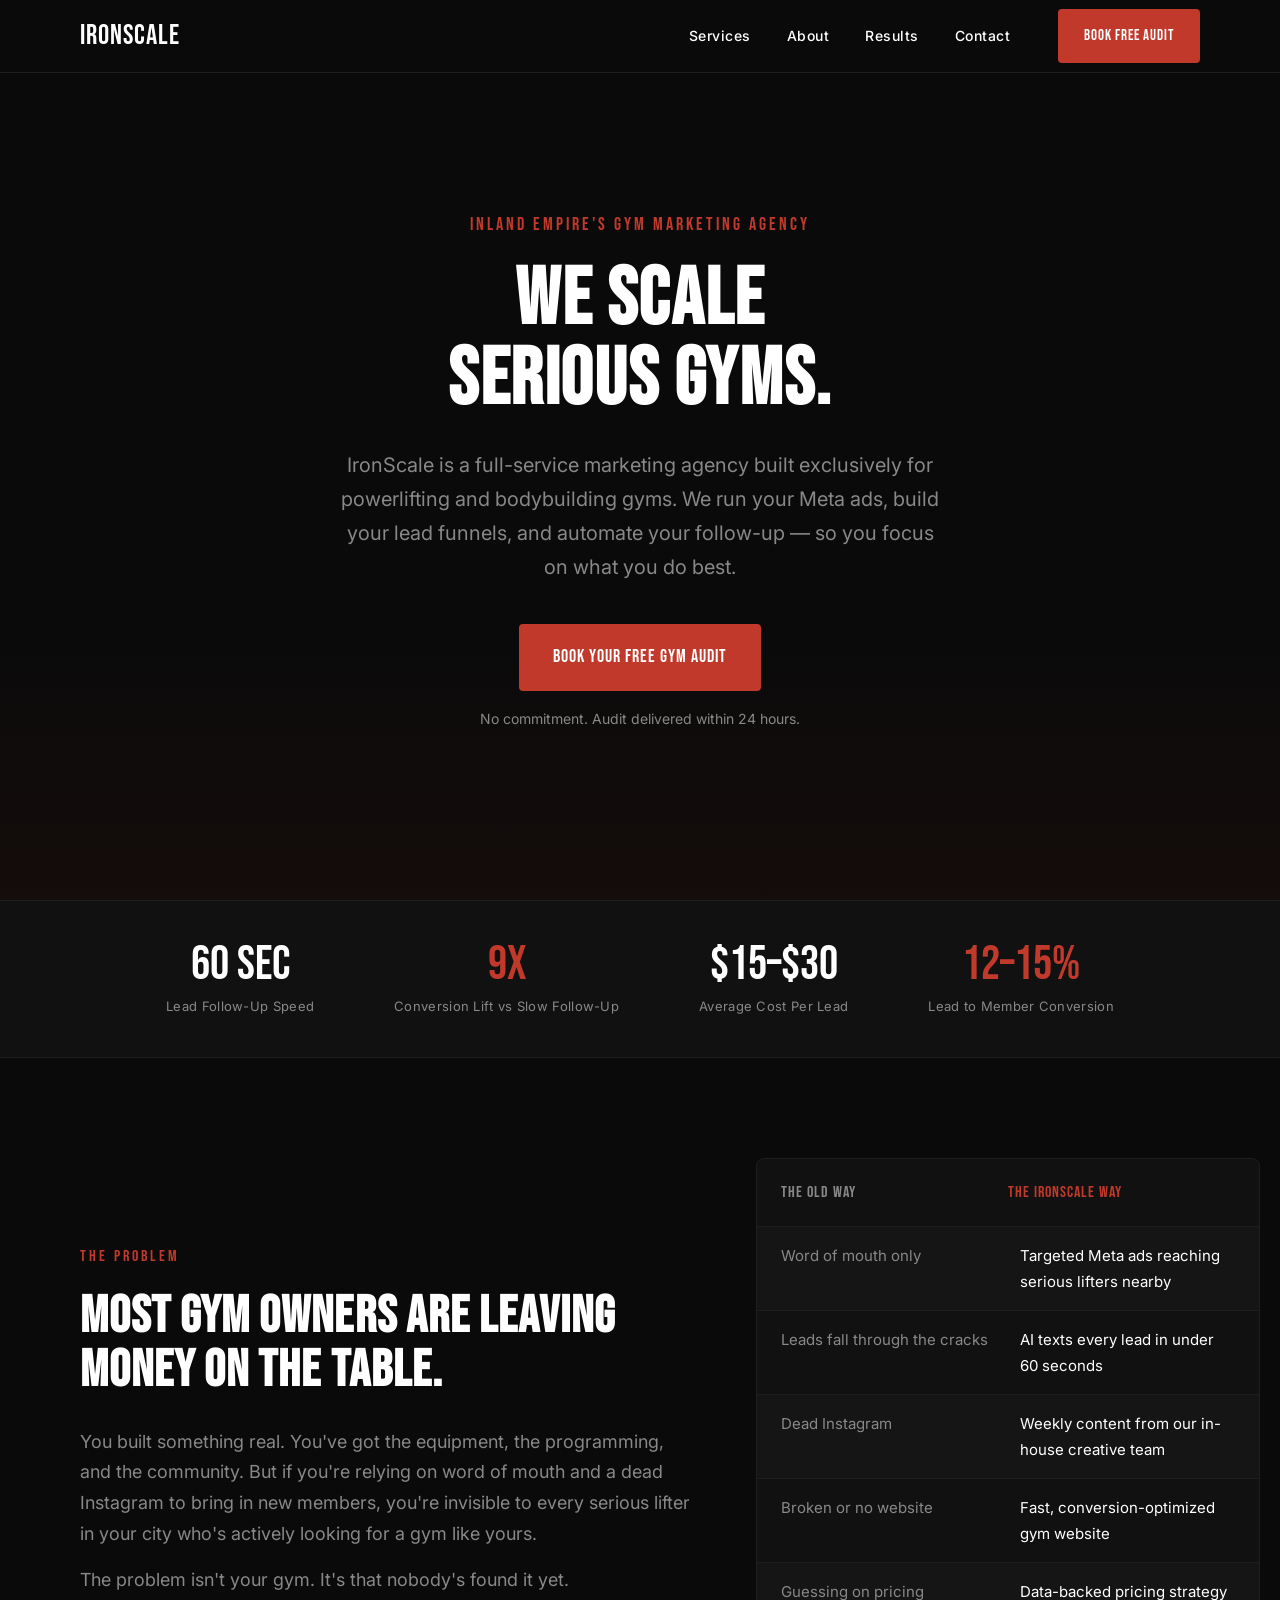
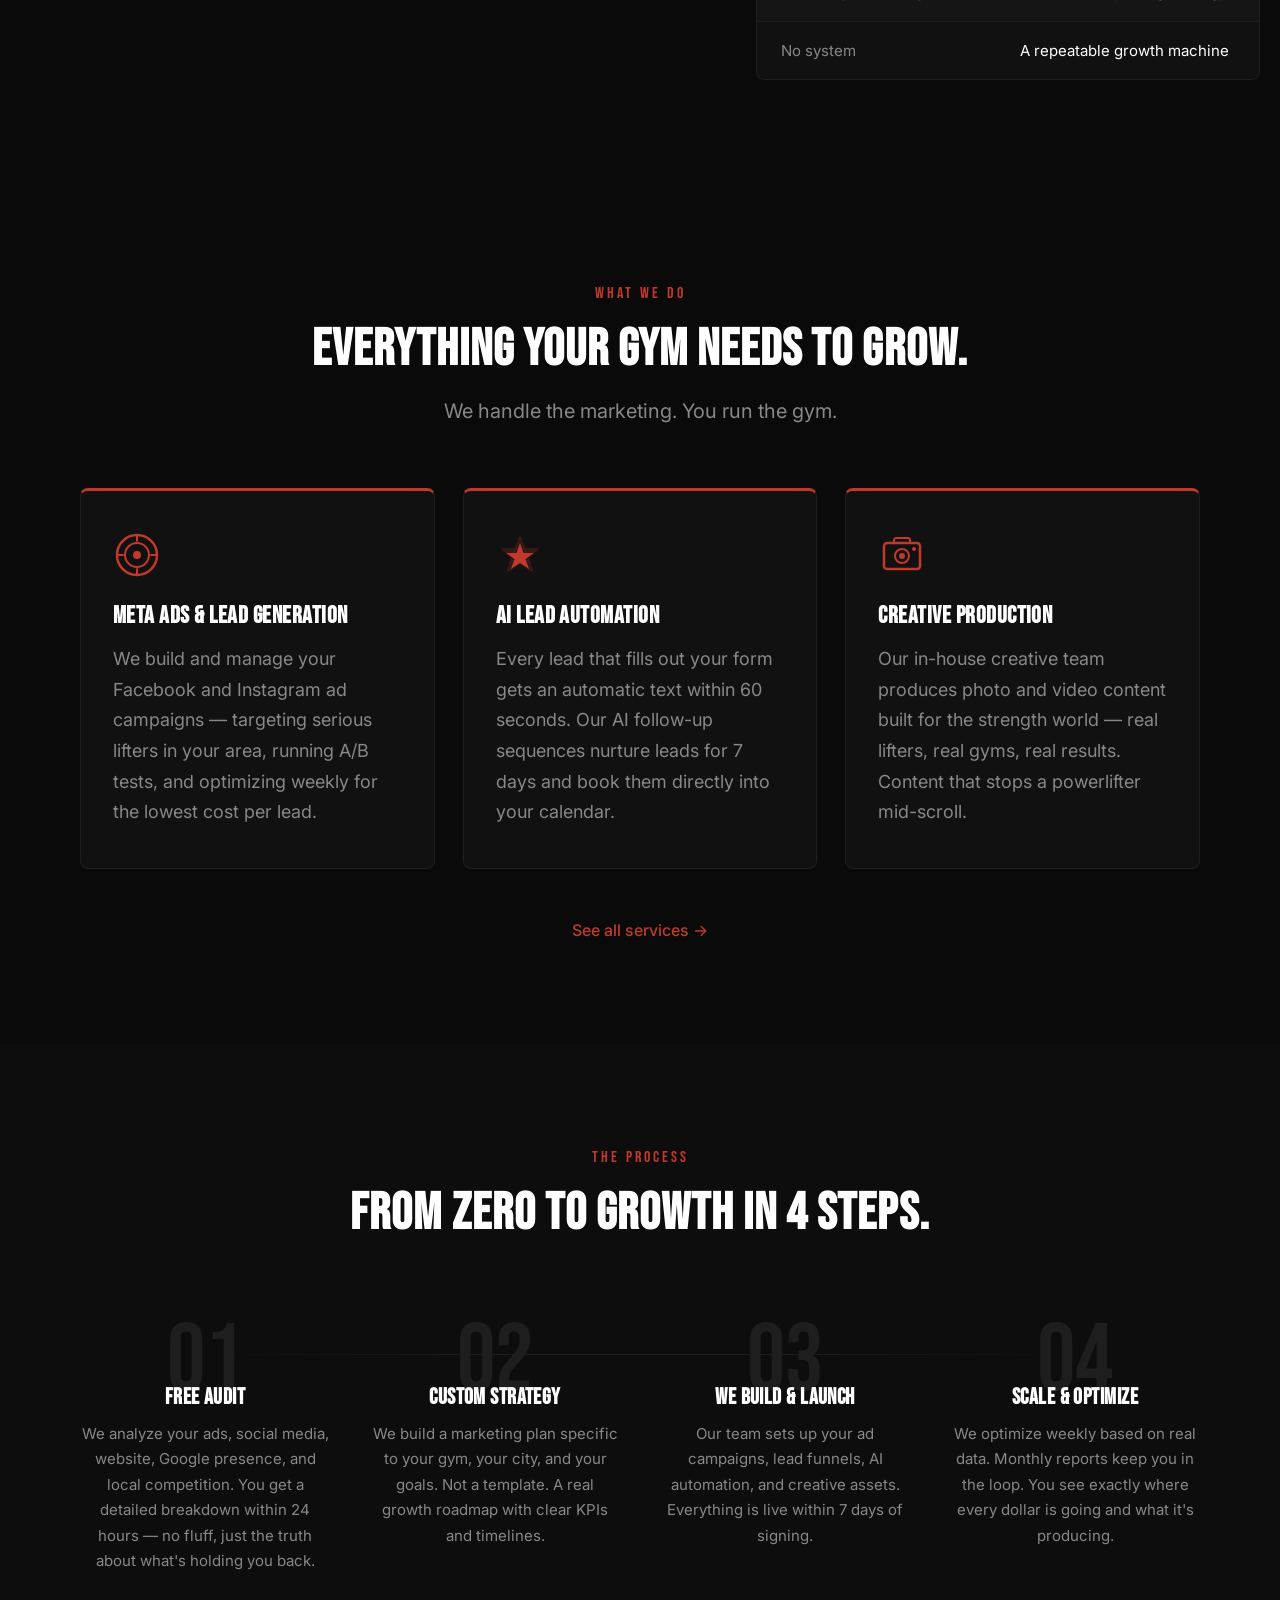
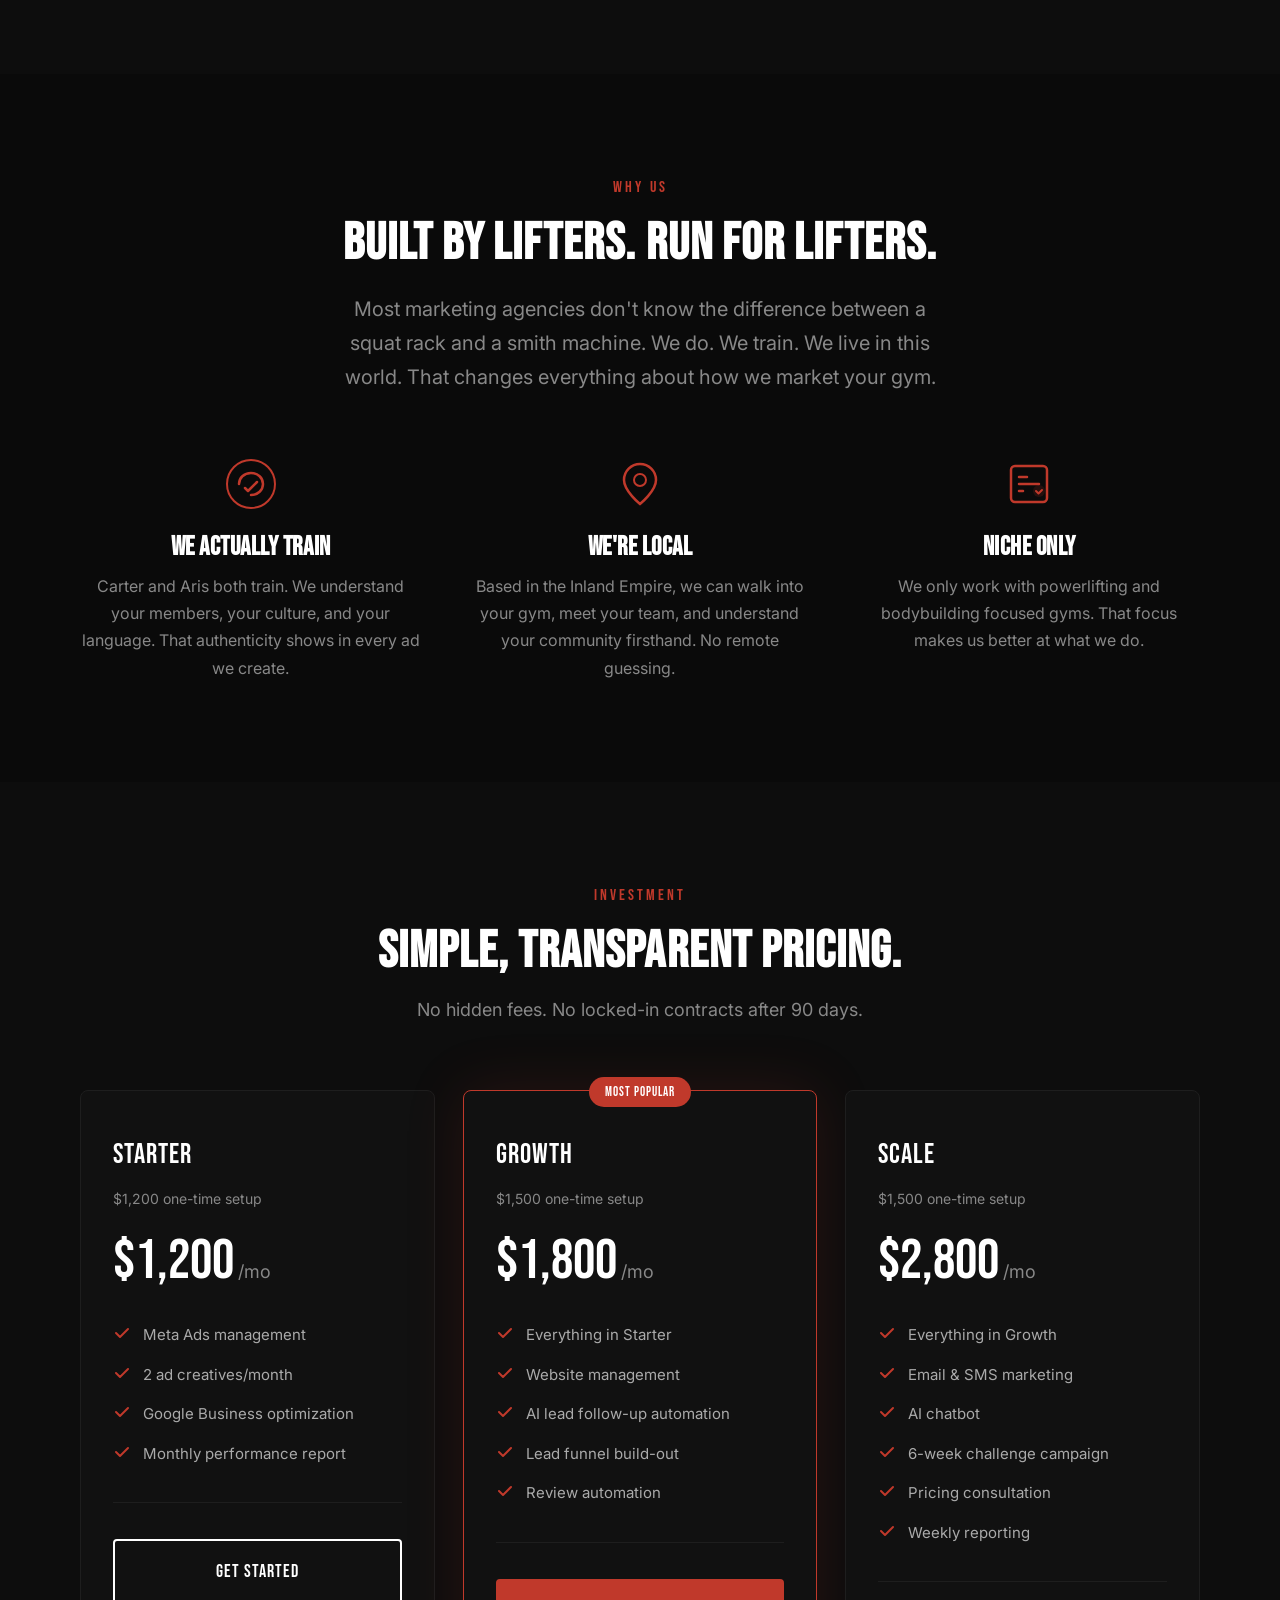
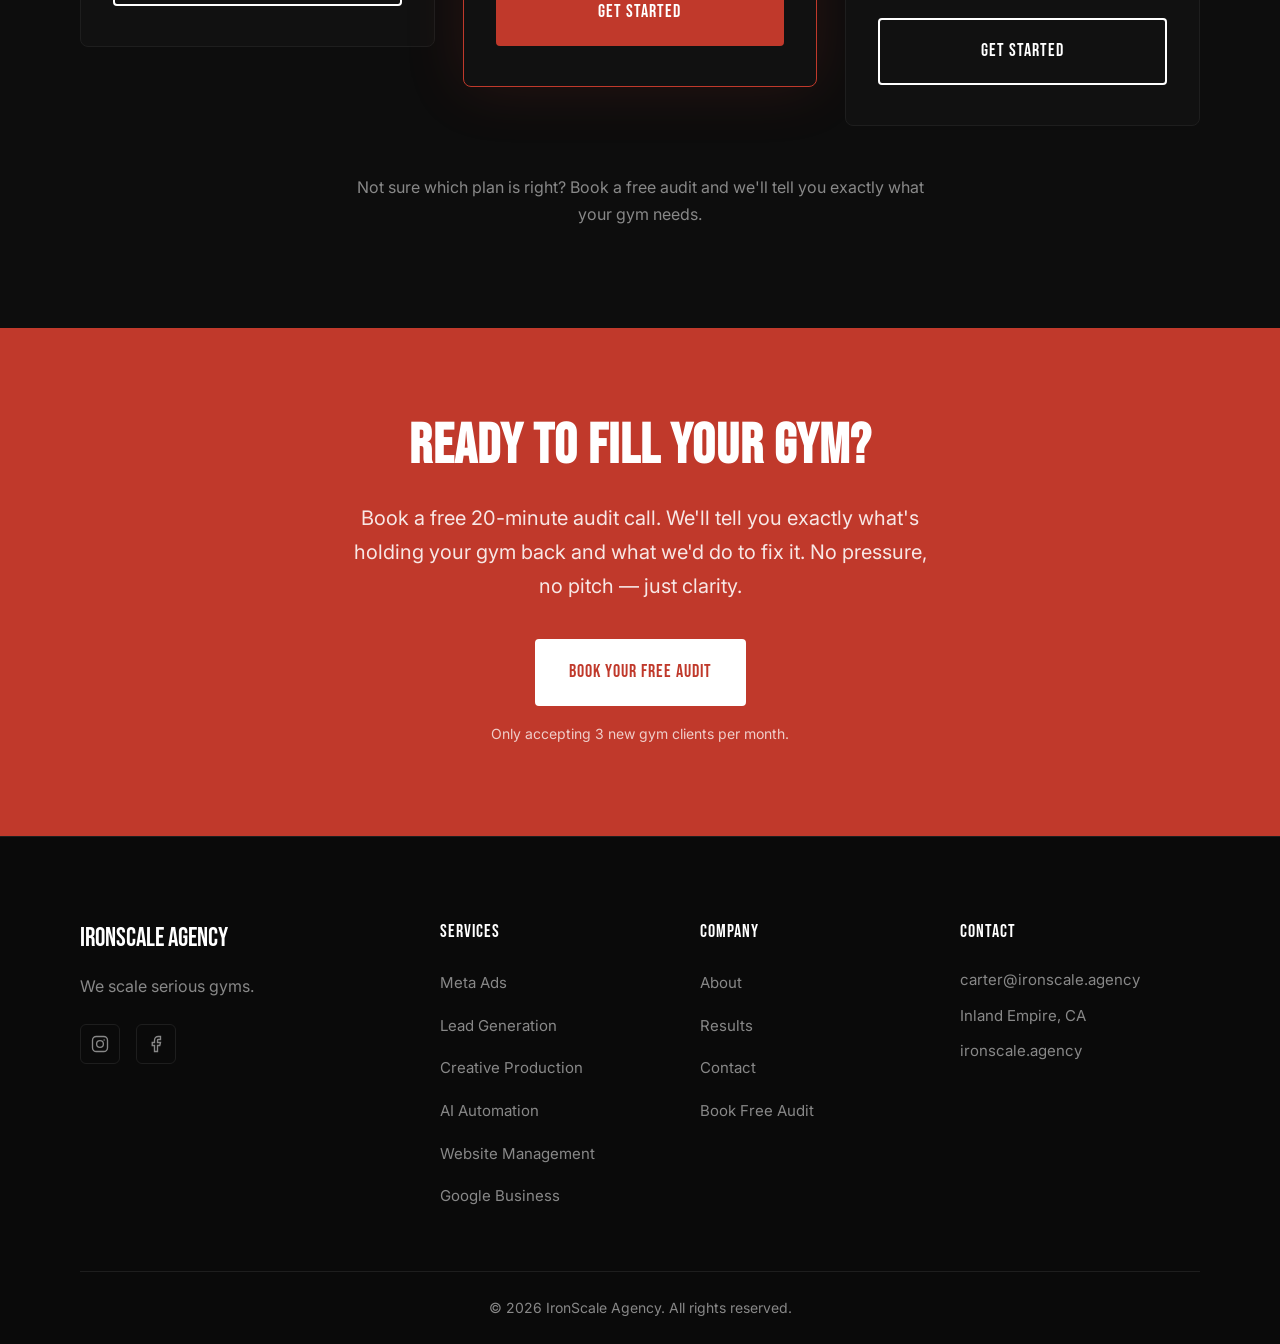
==== index.html @ a78d5ba4 "move to clean folder" ====
<!DOCTYPE html>
<html lang="en">
<head>
  <meta charset="UTF-8" />
  <meta name="viewport" content="width=device-width, initial-scale=1.0" />
  <title>IronScale Agency | Gym Marketing for Powerlifting & Bodybuilding Gyms</title>
  <meta name="description" content="IronScale Agency — Gym marketing agency for powerlifting and bodybuilding gyms in the Inland Empire. Meta ads, lead generation, AI automation, and creative production." />
  <link rel="stylesheet" href="styles.css" />
</head>
<body>

  <!-- ============ NAVBAR ============ -->
  <header class="navbar" role="banner">
    <div class="navbar__inner">
      <a href="index.html" class="navbar__logo">IRONSCALE</a>
      <nav class="navbar__links" aria-label="Primary navigation">
        <a href="services.html" class="navbar__link">Services</a>
        <a href="about.html" class="navbar__link">About</a>
        <a href="results.html" class="navbar__link">Results</a>
        <a href="contact.html" class="navbar__link">Contact</a>
        <a href="contact.html" class="btn btn--primary navbar__cta">Book Free Audit</a>
      </nav>
      <button class="navbar__hamburger" aria-label="Open menu" aria-expanded="false">
        <span></span><span></span><span></span>
      </button>
    </div>
  </header>

  <!-- Mobile Menu -->
  <div class="mobile-menu" role="dialog" aria-label="Mobile navigation">
    <button class="mobile-menu__close" aria-label="Close menu">&times;</button>
    <a href="services.html" class="mobile-menu__link">Services</a>
    <a href="about.html" class="mobile-menu__link">About</a>
    <a href="results.html" class="mobile-menu__link">Results</a>
    <a href="contact.html" class="mobile-menu__link">Contact</a>
    <a href="contact.html" class="btn btn--primary mobile-menu__cta">Book Free Audit</a>
  </div>

  <main>

    <!-- ============ SECTION 1: HERO ============ -->
    <section class="hero">
      <div class="hero__content">
        <span class="hero__eyebrow">Inland Empire's Gym Marketing Agency</span>
        <h1 class="hero__title">WE SCALE<br>SERIOUS GYMS.</h1>
        <p class="hero__sub">IronScale is a full-service marketing agency built exclusively for powerlifting and bodybuilding gyms. We run your Meta ads, build your lead funnels, and automate your follow-up — so you focus on what you do best.</p>
        <a href="contact.html" class="btn btn--primary">Book Your Free Gym Audit</a>
        <span class="hero__disclaimer">No commitment. Audit delivered within 24 hours.</span>
      </div>
    </section>

    <!-- ============ SECTION 2: STATS BAR ============ -->
    <section class="stats-bar" aria-label="Key statistics">
      <div class="container">
        <div class="stats-bar__grid">
          <div class="stat fade-in">
            <span class="stat__number">60 SEC</span>
            <p class="stat__label">Lead Follow-Up Speed</p>
          </div>
          <div class="stat fade-in">
            <span class="stat__number stat__number--red">9X</span>
            <p class="stat__label">Conversion Lift vs Slow Follow-Up</p>
          </div>
          <div class="stat fade-in">
            <span class="stat__number">$15–$30</span>
            <p class="stat__label">Average Cost Per Lead</p>
          </div>
          <div class="stat fade-in">
            <span class="stat__number stat__number--red">12–15%</span>
            <p class="stat__label">Lead to Member Conversion</p>
          </div>
        </div>
      </div>
    </section>

    <!-- ============ SECTION 3: THE PROBLEM ============ -->
    <section class="section" aria-labelledby="problem-heading">
      <div class="container">
        <div class="problem__grid">
          <div class="problem__content fade-in">
            <span class="eyebrow">The Problem</span>
            <h2 id="problem-heading">Most Gym Owners Are Leaving Money on the Table.</h2>
            <p>You built something real. You've got the equipment, the programming, and the community. But if you're relying on word of mouth and a dead Instagram to bring in new members, you're invisible to every serious lifter in your city who's actively looking for a gym like yours.</p>
            <p>The problem isn't your gym. It's that nobody's found it yet.</p>
          </div>
          <div class="fade-in">
            <div class="comparison-card">
              <div class="comparison-card__header">
                <span>THE OLD WAY</span>
                <span>THE IRONSCALE WAY</span>
              </div>
              <div class="comparison-row">
                <span class="old">Word of mouth only</span>
                <span class="new">Targeted Meta ads reaching serious lifters nearby</span>
              </div>
              <div class="comparison-row">
                <span class="old">Leads fall through the cracks</span>
                <span class="new">AI texts every lead in under 60 seconds</span>
              </div>
              <div class="comparison-row">
                <span class="old">Dead Instagram</span>
                <span class="new">Weekly content from our in-house creative team</span>
              </div>
              <div class="comparison-row">
                <span class="old">Broken or no website</span>
                <span class="new">Fast, conversion-optimized gym website</span>
              </div>
              <div class="comparison-row">
                <span class="old">Guessing on pricing</span>
                <span class="new">Data-backed pricing strategy</span>
              </div>
              <div class="comparison-row">
                <span class="old">No system</span>
                <span class="new">A repeatable growth machine</span>
              </div>
            </div>
          </div>
        </div>
      </div>
    </section>

    <!-- ============ SECTION 4: SERVICES OVERVIEW ============ -->
    <section class="section services-overview" aria-labelledby="services-heading">
      <div class="container">
        <div class="services-overview__header fade-in">
          <span class="eyebrow">What We Do</span>
          <h2 id="services-heading">Everything Your Gym Needs to Grow.</h2>
          <p>We handle the marketing. You run the gym.</p>
        </div>

        <div class="service-cards">
          <!-- Card 1 -->
          <div class="service-card fade-in">
            <div class="service-card__icon">
              <svg viewBox="0 0 48 48" fill="none" xmlns="http://www.w3.org/2000/svg" aria-hidden="true">
                <circle cx="24" cy="24" r="20" stroke="#C0392B" stroke-width="2.5"/>
                <circle cx="24" cy="24" r="12" stroke="#C0392B" stroke-width="2"/>
                <circle cx="24" cy="24" r="4" fill="#C0392B"/>
                <line x1="24" y1="4" x2="24" y2="10" stroke="#C0392B" stroke-width="2" stroke-linecap="round"/>
                <line x1="24" y1="38" x2="24" y2="44" stroke="#C0392B" stroke-width="2" stroke-linecap="round"/>
                <line x1="4" y1="24" x2="10" y2="24" stroke="#C0392B" stroke-width="2" stroke-linecap="round"/>
                <line x1="38" y1="24" x2="44" y2="24" stroke="#C0392B" stroke-width="2" stroke-linecap="round"/>
              </svg>
            </div>
            <h3>Meta Ads &amp; Lead Generation</h3>
            <p>We build and manage your Facebook and Instagram ad campaigns — targeting serious lifters in your area, running A/B tests, and optimizing weekly for the lowest cost per lead.</p>
          </div>

          <!-- Card 2 -->
          <div class="service-card fade-in">
            <div class="service-card__icon">
              <svg viewBox="0 0 48 48" fill="none" xmlns="http://www.w3.org/2000/svg" aria-hidden="true">
                <path d="M24 6L29 18H42L32 26L36 40L24 32L12 40L16 26L6 18H19L24 6Z" fill="#C0392B" opacity="0.2" stroke="#C0392B" stroke-width="2" stroke-linejoin="round"/>
                <path d="M24 12L27.5 22H38L29.5 28L33 38L24 32L15 38L18.5 28L10 22H20.5L24 12Z" fill="#C0392B"/>
              </svg>
            </div>
            <h3>AI Lead Automation</h3>
            <p>Every lead that fills out your form gets an automatic text within 60 seconds. Our AI follow-up sequences nurture leads for 7 days and book them directly into your calendar.</p>
          </div>

          <!-- Card 3 -->
          <div class="service-card fade-in">
            <div class="service-card__icon">
              <svg viewBox="0 0 48 48" fill="none" xmlns="http://www.w3.org/2000/svg" aria-hidden="true">
                <rect x="6" y="12" width="36" height="26" rx="3" stroke="#C0392B" stroke-width="2.5"/>
                <circle cx="24" cy="25" r="7" stroke="#C0392B" stroke-width="2"/>
                <circle cx="24" cy="25" r="3" fill="#C0392B"/>
                <path d="M16 12V9C16 7.9 16.9 7 18 7H30C31.1 7 32 7.9 32 9V12" stroke="#C0392B" stroke-width="2"/>
                <circle cx="36" cy="18" r="2" fill="#C0392B"/>
              </svg>
            </div>
            <h3>Creative Production</h3>
            <p>Our in-house creative team produces photo and video content built for the strength world — real lifters, real gyms, real results. Content that stops a powerlifter mid-scroll.</p>
          </div>
        </div>

        <a href="services.html" class="services-overview__link">See all services &rarr;</a>
      </div>
    </section>

    <!-- ============ SECTION 5: HOW IT WORKS ============ -->
    <section class="section process section--alt" aria-labelledby="process-heading">
      <div class="container">
        <div class="process__header fade-in">
          <span class="eyebrow">The Process</span>
          <h2 id="process-heading">From Zero to Growth in 4 Steps.</h2>
        </div>

        <div class="process__steps">
          <div class="step fade-in">
            <div class="step__number">01</div>
            <div class="step__content">
              <h3>Free Audit</h3>
              <p>We analyze your ads, social media, website, Google presence, and local competition. You get a detailed breakdown within 24 hours — no fluff, just the truth about what's holding you back.</p>
            </div>
          </div>
          <div class="step fade-in">
            <div class="step__number">02</div>
            <div class="step__content">
              <h3>Custom Strategy</h3>
              <p>We build a marketing plan specific to your gym, your city, and your goals. Not a template. A real growth roadmap with clear KPIs and timelines.</p>
            </div>
          </div>
          <div class="step fade-in">
            <div class="step__number">03</div>
            <div class="step__content">
              <h3>We Build &amp; Launch</h3>
              <p>Our team sets up your ad campaigns, lead funnels, AI automation, and creative assets. Everything is live within 7 days of signing.</p>
            </div>
          </div>
          <div class="step fade-in">
            <div class="step__number">04</div>
            <div class="step__content">
              <h3>Scale &amp; Optimize</h3>
              <p>We optimize weekly based on real data. Monthly reports keep you in the loop. You see exactly where every dollar is going and what it's producing.</p>
            </div>
          </div>
        </div>
      </div>
    </section>

    <!-- ============ SECTION 6: WHY IRONSCALE ============ -->
    <section class="section" aria-labelledby="why-heading">
      <div class="container">
        <div class="why__header fade-in">
          <span class="eyebrow">Why Us</span>
          <h2 id="why-heading">Built by Lifters. Run for Lifters.</h2>
          <p class="max-600">Most marketing agencies don't know the difference between a squat rack and a smith machine. We do. We train. We live in this world. That changes everything about how we market your gym.</p>
        </div>

        <div class="why__cols">
          <div class="why-col fade-in">
            <div class="why-col__icon">
              <svg viewBox="0 0 52 52" fill="none" xmlns="http://www.w3.org/2000/svg" aria-hidden="true">
                <circle cx="26" cy="26" r="24" stroke="#C0392B" stroke-width="2"/>
                <path d="M14 26C14 20 19 15 26 15C33 15 38 20 38 26C38 32 33 37 26 37" stroke="#C0392B" stroke-width="2.5" stroke-linecap="round"/>
                <path d="M20 30L23 33L32 24" stroke="#C0392B" stroke-width="2.5" stroke-linecap="round" stroke-linejoin="round"/>
              </svg>
            </div>
            <h3>We Actually Train</h3>
            <p>Carter and Aris both train. We understand your members, your culture, and your language. That authenticity shows in every ad we create.</p>
          </div>
          <div class="why-col fade-in">
            <div class="why-col__icon">
              <svg viewBox="0 0 52 52" fill="none" xmlns="http://www.w3.org/2000/svg" aria-hidden="true">
                <path d="M26 6C17.2 6 10 13.2 10 22C10 33 26 46 26 46C26 46 42 33 42 22C42 13.2 34.8 6 26 6Z" stroke="#C0392B" stroke-width="2.5"/>
                <circle cx="26" cy="22" r="6" stroke="#C0392B" stroke-width="2"/>
              </svg>
            </div>
            <h3>We're Local</h3>
            <p>Based in the Inland Empire, we can walk into your gym, meet your team, and understand your community firsthand. No remote guessing.</p>
          </div>
          <div class="why-col fade-in">
            <div class="why-col__icon">
              <svg viewBox="0 0 52 52" fill="none" xmlns="http://www.w3.org/2000/svg" aria-hidden="true">
                <rect x="8" y="8" width="36" height="36" rx="4" stroke="#C0392B" stroke-width="2.5"/>
                <path d="M16 26H36" stroke="#C0392B" stroke-width="2.5" stroke-linecap="round"/>
                <path d="M16 19H24" stroke="#C0392B" stroke-width="2.5" stroke-linecap="round"/>
                <path d="M16 33H20" stroke="#C0392B" stroke-width="2.5" stroke-linecap="round"/>
                <circle cx="36" cy="33" r="6" fill="#C0392B" opacity="0.15"/>
                <path d="M33 33L35.5 35.5L39 32" stroke="#C0392B" stroke-width="2" stroke-linecap="round" stroke-linejoin="round"/>
              </svg>
            </div>
            <h3>Niche Only</h3>
            <p>We only work with powerlifting and bodybuilding focused gyms. That focus makes us better at what we do.</p>
          </div>
        </div>
      </div>
    </section>

    <!-- ============ SECTION 7: PRICING ============ -->
    <section class="section pricing section--alt" aria-labelledby="pricing-heading">
      <div class="container">
        <div class="pricing__header fade-in">
          <span class="eyebrow">Investment</span>
          <h2 id="pricing-heading">Simple, Transparent Pricing.</h2>
          <p>No hidden fees. No locked-in contracts after 90 days.</p>
        </div>

        <div class="pricing__cards">
          <!-- Starter -->
          <div class="pricing-card fade-in">
            <div class="pricing-card__title">STARTER</div>
            <p class="pricing-card__setup">$1,200 one-time setup</p>
            <div class="pricing-card__price">
              <span class="pricing-card__amount">$1,200</span>
              <span class="pricing-card__period">/mo</span>
            </div>
            <ul class="pricing-card__features">
              <li class="pricing-card__feature">
                <svg viewBox="0 0 18 18" fill="none" aria-hidden="true"><path d="M3 9L7 13L15 5" stroke="currentColor" stroke-width="2" stroke-linecap="round" stroke-linejoin="round"/></svg>
                Meta Ads management
              </li>
              <li class="pricing-card__feature">
                <svg viewBox="0 0 18 18" fill="none" aria-hidden="true"><path d="M3 9L7 13L15 5" stroke="currentColor" stroke-width="2" stroke-linecap="round" stroke-linejoin="round"/></svg>
                2 ad creatives/month
              </li>
              <li class="pricing-card__feature">
                <svg viewBox="0 0 18 18" fill="none" aria-hidden="true"><path d="M3 9L7 13L15 5" stroke="currentColor" stroke-width="2" stroke-linecap="round" stroke-linejoin="round"/></svg>
                Google Business optimization
              </li>
              <li class="pricing-card__feature">
                <svg viewBox="0 0 18 18" fill="none" aria-hidden="true"><path d="M3 9L7 13L15 5" stroke="currentColor" stroke-width="2" stroke-linecap="round" stroke-linejoin="round"/></svg>
                Monthly performance report
              </li>
            </ul>
            <a href="contact.html" class="btn btn--outline" style="width:100%;text-align:center;">Get Started</a>
          </div>

          <!-- Growth (Featured) -->
          <div class="pricing-card pricing-card--featured fade-in">
            <div class="pricing-card__badge">MOST POPULAR</div>
            <div class="pricing-card__title">GROWTH</div>
            <p class="pricing-card__setup">$1,500 one-time setup</p>
            <div class="pricing-card__price">
              <span class="pricing-card__amount">$1,800</span>
              <span class="pricing-card__period">/mo</span>
            </div>
            <ul class="pricing-card__features">
              <li class="pricing-card__feature">
                <svg viewBox="0 0 18 18" fill="none" aria-hidden="true"><path d="M3 9L7 13L15 5" stroke="currentColor" stroke-width="2" stroke-linecap="round" stroke-linejoin="round"/></svg>
                Everything in Starter
              </li>
              <li class="pricing-card__feature">
                <svg viewBox="0 0 18 18" fill="none" aria-hidden="true"><path d="M3 9L7 13L15 5" stroke="currentColor" stroke-width="2" stroke-linecap="round" stroke-linejoin="round"/></svg>
                Website management
              </li>
              <li class="pricing-card__feature">
                <svg viewBox="0 0 18 18" fill="none" aria-hidden="true"><path d="M3 9L7 13L15 5" stroke="currentColor" stroke-width="2" stroke-linecap="round" stroke-linejoin="round"/></svg>
                AI lead follow-up automation
              </li>
              <li class="pricing-card__feature">
                <svg viewBox="0 0 18 18" fill="none" aria-hidden="true"><path d="M3 9L7 13L15 5" stroke="currentColor" stroke-width="2" stroke-linecap="round" stroke-linejoin="round"/></svg>
                Lead funnel build-out
              </li>
              <li class="pricing-card__feature">
                <svg viewBox="0 0 18 18" fill="none" aria-hidden="true"><path d="M3 9L7 13L15 5" stroke="currentColor" stroke-width="2" stroke-linecap="round" stroke-linejoin="round"/></svg>
                Review automation
              </li>
            </ul>
            <a href="contact.html" class="btn btn--primary" style="width:100%;text-align:center;">Get Started</a>
          </div>

          <!-- Scale -->
          <div class="pricing-card fade-in">
            <div class="pricing-card__title">SCALE</div>
            <p class="pricing-card__setup">$1,500 one-time setup</p>
            <div class="pricing-card__price">
              <span class="pricing-card__amount">$2,800</span>
              <span class="pricing-card__period">/mo</span>
            </div>
            <ul class="pricing-card__features">
              <li class="pricing-card__feature">
                <svg viewBox="0 0 18 18" fill="none" aria-hidden="true"><path d="M3 9L7 13L15 5" stroke="currentColor" stroke-width="2" stroke-linecap="round" stroke-linejoin="round"/></svg>
                Everything in Growth
              </li>
              <li class="pricing-card__feature">
                <svg viewBox="0 0 18 18" fill="none" aria-hidden="true"><path d="M3 9L7 13L15 5" stroke="currentColor" stroke-width="2" stroke-linecap="round" stroke-linejoin="round"/></svg>
                Email &amp; SMS marketing
              </li>
              <li class="pricing-card__feature">
                <svg viewBox="0 0 18 18" fill="none" aria-hidden="true"><path d="M3 9L7 13L15 5" stroke="currentColor" stroke-width="2" stroke-linecap="round" stroke-linejoin="round"/></svg>
                AI chatbot
              </li>
              <li class="pricing-card__feature">
                <svg viewBox="0 0 18 18" fill="none" aria-hidden="true"><path d="M3 9L7 13L15 5" stroke="currentColor" stroke-width="2" stroke-linecap="round" stroke-linejoin="round"/></svg>
                6-week challenge campaign
              </li>
              <li class="pricing-card__feature">
                <svg viewBox="0 0 18 18" fill="none" aria-hidden="true"><path d="M3 9L7 13L15 5" stroke="currentColor" stroke-width="2" stroke-linecap="round" stroke-linejoin="round"/></svg>
                Pricing consultation
              </li>
              <li class="pricing-card__feature">
                <svg viewBox="0 0 18 18" fill="none" aria-hidden="true"><path d="M3 9L7 13L15 5" stroke="currentColor" stroke-width="2" stroke-linecap="round" stroke-linejoin="round"/></svg>
                Weekly reporting
              </li>
            </ul>
            <a href="contact.html" class="btn btn--outline" style="width:100%;text-align:center;">Get Started</a>
          </div>
        </div>

        <p class="pricing__note">Not sure which plan is right? Book a free audit and we'll tell you exactly what your gym needs.</p>
      </div>
    </section>

    <!-- ============ SECTION 8: CTA BANNER ============ -->
    <section class="cta-banner" aria-labelledby="cta-heading">
      <div class="container">
        <h2 id="cta-heading">Ready to Fill Your Gym?</h2>
        <p>Book a free 20-minute audit call. We'll tell you exactly what's holding your gym back and what we'd do to fix it. No pressure, no pitch — just clarity.</p>
        <a href="contact.html" class="btn btn--dark">Book Your Free Audit</a>
        <span class="cta-banner__disclaimer">Only accepting 3 new gym clients per month.</span>
      </div>
    </section>

  </main>

  <!-- ============ FOOTER ============ -->
  <footer class="footer" role="contentinfo">
    <div class="container">
      <div class="footer__grid">
        <!-- Col 1 -->
        <div>
          <span class="footer__brand-name">IRONSCALE AGENCY</span>
          <p class="footer__tagline">We scale serious gyms.</p>
          <div class="footer__social">
            <a href="#" class="footer__social-link" aria-label="Instagram">
              <svg viewBox="0 0 24 24" fill="none" stroke="currentColor" stroke-width="1.8" aria-hidden="true">
                <rect x="2" y="2" width="20" height="20" rx="5" ry="5"/>
                <circle cx="12" cy="12" r="4.5"/>
                <circle cx="17.5" cy="6.5" r="1" fill="currentColor" stroke="none"/>
              </svg>
            </a>
            <a href="#" class="footer__social-link" aria-label="Facebook">
              <svg viewBox="0 0 24 24" fill="none" stroke="currentColor" stroke-width="1.8" aria-hidden="true">
                <path d="M18 2h-3a5 5 0 0 0-5 5v3H7v4h3v8h4v-8h3l1-4h-4V7a1 1 0 0 1 1-1h3z"/>
              </svg>
            </a>
          </div>
        </div>
        <!-- Col 2 -->
        <div>
          <p class="footer__col-title">Services</p>
          <ul class="footer__links">
            <li><a href="services.html" class="footer__link">Meta Ads</a></li>
            <li><a href="services.html" class="footer__link">Lead Generation</a></li>
            <li><a href="services.html" class="footer__link">Creative Production</a></li>
            <li><a href="services.html" class="footer__link">AI Automation</a></li>
            <li><a href="services.html" class="footer__link">Website Management</a></li>
            <li><a href="services.html" class="footer__link">Google Business</a></li>
          </ul>
        </div>
        <!-- Col 3 -->
        <div>
          <p class="footer__col-title">Company</p>
          <ul class="footer__links">
            <li><a href="about.html" class="footer__link">About</a></li>
            <li><a href="results.html" class="footer__link">Results</a></li>
            <li><a href="contact.html" class="footer__link">Contact</a></li>
            <li><a href="contact.html" class="footer__link">Book Free Audit</a></li>
          </ul>
        </div>
        <!-- Col 4 -->
        <div>
          <p class="footer__col-title">Contact</p>
          <p class="footer__contact-item"><a href="mailto:carter@ironscale.agency">carter@ironscale.agency</a></p>
          <p class="footer__contact-item">Inland Empire, CA</p>
          <p class="footer__contact-item"><a href="#">ironscale.agency</a></p>
        </div>
      </div>
      <div class="footer__bottom">
        <p class="footer__copyright">&copy; 2026 IronScale Agency. All rights reserved.</p>
      </div>
    </div>
  </footer>

  <script src="script.js"></script>
</body>
</html>
---- styles.css ----
/* ============================================
   IRONSCALE AGENCY — SHARED STYLESHEET
   ============================================ */

/* --- Google Fonts Import --- */
@import url('https://fonts.googleapis.com/css2?family=Bebas+Neue&family=Inter:wght@300;400;500;600;700&display=swap');

/* --- CSS Custom Properties --- */
:root {
  --bg: #0A0A0A;
  --bg-alt: #0D0D0D;
  --surface: #111111;
  --border: #1E1E1E;
  --accent: #C0392B;
  --accent-hover: #A93226;
  --white: #FFFFFF;
  --gray: #888888;
  --gray-light: #AAAAAA;

  --font-heading: 'Bebas Neue', sans-serif;
  --font-body: 'Inter', sans-serif;

  --container: 1200px;
  --section-pad: 100px 0;
  --radius: 8px;

  --transition: 0.3s ease;
}

/* ============================================
   RESET & BASE
   ============================================ */
*, *::before, *::after {
  box-sizing: border-box;
  margin: 0;
  padding: 0;
}

html {
  scroll-behavior: smooth;
}

body {
  background-color: var(--bg);
  color: var(--white);
  font-family: var(--font-body);
  font-size: 18px;
  line-height: 1.7;
  -webkit-font-smoothing: antialiased;
  -moz-osx-font-smoothing: grayscale;
}

img {
  max-width: 100%;
  display: block;
}

a {
  color: inherit;
  text-decoration: none;
}

ul {
  list-style: none;
}

/* ============================================
   TYPOGRAPHY
   ============================================ */
h1, h2, h3, h4 {
  font-family: var(--font-heading);
  letter-spacing: 0.02em;
  line-height: 1.05;
}

h1 {
  font-size: 80px;
}

h2 {
  font-size: 52px;
}

h3 {
  font-size: 28px;
}

p {
  color: var(--gray);
  font-size: 18px;
  line-height: 1.7;
}

.eyebrow {
  font-family: var(--font-heading);
  font-size: 16px;
  letter-spacing: 3px;
  color: var(--accent);
  display: block;
  margin-bottom: 16px;
  text-transform: uppercase;
}

/* ============================================
   LAYOUT UTILITIES
   ============================================ */
.container {
  max-width: var(--container);
  margin: 0 auto;
  padding: 0 40px;
}

.section {
  padding: var(--section-pad);
}

.section--alt {
  background-color: var(--bg-alt);
}

.section--surface {
  background-color: var(--surface);
}

.text-center {
  text-align: center;
}

.text-red {
  color: var(--accent);
}

.text-gray {
  color: var(--gray);
}

.text-white {
  color: var(--white);
}

.max-600 {
  max-width: 600px;
  margin-left: auto;
  margin-right: auto;
}

/* ============================================
   BUTTONS
   ============================================ */
.btn {
  display: inline-block;
  font-family: var(--font-heading);
  font-size: 18px;
  letter-spacing: 1px;
  text-transform: uppercase;
  padding: 16px 32px;
  border-radius: 4px;
  border: 2px solid transparent;
  cursor: pointer;
  transition: background-color var(--transition), color var(--transition), border-color var(--transition);
  white-space: nowrap;
}

.btn--primary {
  background-color: var(--accent);
  color: var(--white);
  border-color: var(--accent);
}

.btn--primary:hover {
  background-color: var(--accent-hover);
  border-color: var(--accent-hover);
}

.btn--outline {
  background-color: transparent;
  color: var(--white);
  border-color: var(--white);
}

.btn--outline:hover {
  background-color: var(--white);
  color: var(--bg);
}

.btn--outline-red {
  background-color: transparent;
  color: var(--accent);
  border-color: var(--accent);
}

.btn--outline-red:hover {
  background-color: var(--accent);
  color: var(--white);
}

.btn--dark {
  background-color: var(--white);
  color: var(--accent);
  border-color: var(--white);
}

.btn--dark:hover {
  background-color: transparent;
  color: var(--white);
  border-color: var(--white);
}

/* ============================================
   NAVIGATION
   ============================================ */
.navbar {
  position: fixed;
  top: 0;
  left: 0;
  right: 0;
  z-index: 1000;
  background-color: var(--bg);
  border-bottom: 1px solid var(--border);
  transition: background-color var(--transition), box-shadow var(--transition);
}

.navbar.scrolled {
  background-color: rgba(10, 10, 10, 0.97);
  box-shadow: 0 4px 30px rgba(0, 0, 0, 0.4);
}

.navbar__inner {
  display: flex;
  align-items: center;
  justify-content: space-between;
  height: 72px;
  padding: 0 40px;
  max-width: var(--container);
  margin: 0 auto;
}

.navbar__logo {
  font-family: var(--font-heading);
  font-size: 28px;
  color: var(--white);
  letter-spacing: 1px;
  flex-shrink: 0;
}

.navbar__logo:hover {
  color: var(--accent);
}

.navbar__links {
  display: flex;
  align-items: center;
  gap: 36px;
}

.navbar__link {
  font-family: var(--font-body);
  font-size: 14px;
  font-weight: 500;
  color: var(--white);
  letter-spacing: 0.5px;
  transition: color var(--transition);
  position: relative;
}

.navbar__link:hover {
  color: var(--accent);
}

.navbar__link.active {
  color: var(--accent);
}

.navbar__link.active::after {
  content: '';
  position: absolute;
  bottom: -4px;
  left: 0;
  right: 0;
  height: 2px;
  background-color: var(--accent);
  border-radius: 1px;
}

.navbar__cta {
  margin-left: 12px;
  font-size: 15px;
  padding: 12px 24px;
}

.navbar__hamburger {
  display: none;
  flex-direction: column;
  gap: 5px;
  background: none;
  border: none;
  cursor: pointer;
  padding: 4px;
}

.navbar__hamburger span {
  display: block;
  width: 24px;
  height: 2px;
  background-color: var(--white);
  border-radius: 2px;
  transition: transform var(--transition), opacity var(--transition);
}

.navbar__hamburger.open span:nth-child(1) {
  transform: translateY(7px) rotate(45deg);
}

.navbar__hamburger.open span:nth-child(2) {
  opacity: 0;
}

.navbar__hamburger.open span:nth-child(3) {
  transform: translateY(-7px) rotate(-45deg);
}

/* Mobile Menu */
.mobile-menu {
  display: none;
  position: fixed;
  inset: 0;
  z-index: 999;
  background-color: rgba(10, 10, 10, 0.98);
  flex-direction: column;
  align-items: center;
  justify-content: center;
  gap: 40px;
}

.mobile-menu.open {
  display: flex;
}

.mobile-menu__link {
  font-family: var(--font-heading);
  font-size: 48px;
  color: var(--white);
  letter-spacing: 2px;
  transition: color var(--transition);
}

.mobile-menu__link:hover,
.mobile-menu__link.active {
  color: var(--accent);
}

.mobile-menu__cta {
  margin-top: 8px;
}

.mobile-menu__close {
  position: absolute;
  top: 24px;
  right: 40px;
  background: none;
  border: none;
  color: var(--white);
  font-size: 32px;
  cursor: pointer;
  line-height: 1;
}

/* ============================================
   FOOTER
   ============================================ */
.footer {
  background-color: var(--bg);
  border-top: 1px solid var(--border);
  padding: 80px 0 0;
}

.footer__grid {
  display: grid;
  grid-template-columns: 1.5fr 1fr 1fr 1.2fr;
  gap: 60px;
  padding-bottom: 60px;
}

.footer__brand-name {
  font-family: var(--font-heading);
  font-size: 26px;
  color: var(--white);
  margin-bottom: 12px;
  display: block;
}

.footer__tagline {
  color: var(--gray);
  font-size: 16px;
  margin-bottom: 24px;
}

.footer__social {
  display: flex;
  gap: 16px;
}

.footer__social-link {
  display: flex;
  align-items: center;
  justify-content: center;
  width: 40px;
  height: 40px;
  border: 1px solid var(--border);
  border-radius: 6px;
  color: var(--gray);
  transition: border-color var(--transition), color var(--transition);
}

.footer__social-link:hover {
  border-color: var(--accent);
  color: var(--accent);
}

.footer__social-link svg {
  width: 18px;
  height: 18px;
}

.footer__col-title {
  font-family: var(--font-heading);
  font-size: 18px;
  color: var(--white);
  letter-spacing: 1px;
  margin-bottom: 20px;
}

.footer__links {
  display: flex;
  flex-direction: column;
  gap: 12px;
}

.footer__link {
  font-size: 15px;
  color: var(--gray);
  transition: color var(--transition);
}

.footer__link:hover {
  color: var(--white);
}

.footer__contact-item {
  font-size: 15px;
  color: var(--gray);
  margin-bottom: 10px;
}

.footer__contact-item a {
  color: var(--gray);
  transition: color var(--transition);
}

.footer__contact-item a:hover {
  color: var(--accent);
}

.footer__bottom {
  border-top: 1px solid var(--border);
  padding: 24px 0;
  display: flex;
  align-items: center;
  justify-content: center;
}

.footer__copyright {
  font-size: 14px;
  color: var(--gray);
}

/* ============================================
   HERO — SHARED INNER PAGES
   ============================================ */
.page-hero {
  padding: 160px 0 100px;
  text-align: center;
  background-color: var(--bg);
}

.page-hero h1 {
  color: var(--white);
  margin-bottom: 24px;
}

.page-hero p {
  font-size: 20px;
  max-width: 640px;
  margin: 0 auto;
}

/* ============================================
   HOME — HERO SECTION
   ============================================ */
.hero {
  min-height: 100vh;
  display: flex;
  align-items: center;
  justify-content: center;
  text-align: center;
  position: relative;
  background: linear-gradient(to bottom, var(--bg) 70%, rgba(192, 57, 43, 0.06) 100%);
  padding: 120px 40px 80px;
}

.hero__eyebrow {
  font-family: var(--font-heading);
  font-size: 18px;
  letter-spacing: 3px;
  color: var(--accent);
  display: block;
  margin-bottom: 20px;
}

.hero__title {
  color: var(--white);
  font-size: 80px;
  margin-bottom: 28px;
  line-height: 1;
}

.hero__sub {
  font-size: 20px;
  color: var(--gray);
  max-width: 600px;
  margin: 0 auto 40px;
  line-height: 1.7;
}

.hero__disclaimer {
  display: block;
  margin-top: 16px;
  font-size: 14px;
  color: var(--gray);
}

/* ============================================
   HOME — STATS BAR
   ============================================ */
.stats-bar {
  background-color: var(--surface);
  border-top: 1px solid var(--border);
  border-bottom: 1px solid var(--border);
  padding: 40px 0;
}

.stats-bar__grid {
  display: flex;
  justify-content: center;
  gap: 80px;
  flex-wrap: wrap;
}

.stat {
  text-align: center;
}

.stat__number {
  font-family: var(--font-heading);
  font-size: 48px;
  line-height: 1;
  color: var(--white);
  display: block;
}

.stat__number--red {
  color: var(--accent);
}

.stat__label {
  font-size: 13px;
  color: var(--gray);
  font-family: var(--font-body);
  margin-top: 6px;
  letter-spacing: 0.3px;
}

/* ============================================
   HOME — THE PROBLEM
   ============================================ */
.problem__grid {
  display: grid;
  grid-template-columns: 55% 45%;
  gap: 60px;
  align-items: center;
}

.problem__content .eyebrow {
  margin-bottom: 20px;
}

.problem__content h2 {
  color: var(--white);
  margin-bottom: 28px;
}

.problem__content p + p {
  margin-top: 16px;
}

.comparison-card {
  background-color: var(--surface);
  border: 1px solid var(--border);
  border-radius: var(--radius);
  overflow: hidden;
}

.comparison-card__header {
  display: grid;
  grid-template-columns: 1fr 1fr;
  padding: 20px 24px;
  border-bottom: 1px solid var(--border);
}

.comparison-card__header span:first-child {
  font-family: var(--font-heading);
  font-size: 16px;
  letter-spacing: 1px;
  color: var(--gray);
}

.comparison-card__header span:last-child {
  font-family: var(--font-heading);
  font-size: 16px;
  letter-spacing: 1px;
  color: var(--accent);
}

.comparison-row {
  display: grid;
  grid-template-columns: 1fr 1fr;
  padding: 16px 24px;
  border-bottom: 1px solid var(--border);
  font-size: 15px;
  gap: 24px;
  transition: background-color var(--transition);
}

.comparison-row:last-child {
  border-bottom: none;
}

.comparison-row:nth-child(even) {
  background-color: rgba(255, 255, 255, 0.015);
}

.comparison-row .old {
  color: var(--gray);
}

.comparison-row .new {
  color: var(--white);
}

/* ============================================
   HOME — SERVICES OVERVIEW
   ============================================ */
.services-overview {
  background-color: var(--bg);
}

.services-overview__header {
  text-align: center;
  margin-bottom: 60px;
}

.services-overview__header h2 {
  color: var(--white);
  margin-bottom: 16px;
}

.services-overview__header p {
  font-size: 20px;
}

.service-cards {
  display: grid;
  grid-template-columns: repeat(3, 1fr);
  gap: 28px;
  margin-bottom: 48px;
}

.service-card {
  background-color: var(--surface);
  border: 1px solid var(--border);
  border-top: 3px solid var(--accent);
  border-radius: var(--radius);
  padding: 40px 32px;
  transition: transform var(--transition), box-shadow var(--transition);
}

.service-card:hover {
  transform: translateY(-4px);
  box-shadow: 0 16px 48px rgba(0, 0, 0, 0.4);
}

.service-card__icon {
  width: 48px;
  height: 48px;
  margin-bottom: 24px;
}

.service-card h3 {
  color: var(--white);
  margin-bottom: 16px;
  font-size: 24px;
}

.services-overview__link {
  display: block;
  text-align: center;
  color: var(--accent);
  font-size: 16px;
  font-weight: 500;
  transition: color var(--transition);
}

.services-overview__link:hover {
  color: var(--accent-hover);
}

/* ============================================
   HOME — HOW IT WORKS
   ============================================ */
.process {
  background-color: var(--bg-alt);
}

.process__header {
  text-align: center;
  margin-bottom: 72px;
}

.process__header h2 {
  color: var(--white);
  margin-bottom: 0;
}

.process__steps {
  display: grid;
  grid-template-columns: repeat(4, 1fr);
  gap: 40px;
  position: relative;
}

.process__steps::before {
  content: '';
  position: absolute;
  top: 40px;
  left: 12%;
  right: 12%;
  height: 1px;
  background: linear-gradient(to right, transparent, var(--border), var(--border), transparent);
  pointer-events: none;
}

.step {
  position: relative;
  text-align: center;
}

.step__number {
  font-family: var(--font-heading);
  font-size: 96px;
  color: var(--border);
  line-height: 1;
  margin-bottom: -24px;
  position: relative;
  z-index: 0;
}

.step__content {
  position: relative;
  z-index: 1;
}

.step h3 {
  color: var(--white);
  font-size: 22px;
  margin-bottom: 12px;
}

.step p {
  font-size: 15px;
}

/* ============================================
   HOME — WHY IRONSCALE
   ============================================ */
.why__header {
  text-align: center;
  margin-bottom: 64px;
}

.why__header h2 {
  color: var(--white);
  margin-bottom: 20px;
}

.why__header p {
  font-size: 20px;
}

.why__cols {
  display: grid;
  grid-template-columns: repeat(3, 1fr);
  gap: 48px;
}

.why-col {
  text-align: center;
}

.why-col__icon {
  width: 52px;
  height: 52px;
  margin: 0 auto 24px;
}

.why-col h3 {
  color: var(--white);
  font-size: 26px;
  margin-bottom: 12px;
}

.why-col p {
  font-size: 16px;
}

/* ============================================
   PRICING SECTION
   ============================================ */
.pricing {
  background-color: var(--bg-alt);
}

.pricing__header {
  text-align: center;
  margin-bottom: 64px;
}

.pricing__header h2 {
  color: var(--white);
  margin-bottom: 16px;
}

.pricing__cards {
  display: grid;
  grid-template-columns: repeat(3, 1fr);
  gap: 28px;
  align-items: start;
  margin-bottom: 48px;
}

.pricing-card {
  background-color: var(--surface);
  border: 1px solid var(--border);
  border-radius: var(--radius);
  padding: 40px 32px;
  position: relative;
}

.pricing-card--featured {
  border-color: var(--accent);
  transform: scale(1.03);
  box-shadow: 0 0 60px rgba(192, 57, 43, 0.15);
}

.pricing-card__badge {
  position: absolute;
  top: -14px;
  left: 50%;
  transform: translateX(-50%);
  background-color: var(--accent);
  color: var(--white);
  font-family: var(--font-heading);
  font-size: 13px;
  letter-spacing: 1px;
  padding: 4px 16px;
  border-radius: 20px;
  white-space: nowrap;
}

.pricing-card__title {
  font-family: var(--font-heading);
  font-size: 28px;
  color: var(--white);
  letter-spacing: 1px;
  margin-bottom: 8px;
}

.pricing-card__setup {
  font-size: 14px;
  color: var(--gray);
  margin-bottom: 24px;
}

.pricing-card__price {
  display: flex;
  align-items: baseline;
  gap: 4px;
  margin-bottom: 32px;
}

.pricing-card__amount {
  font-family: var(--font-heading);
  font-size: 56px;
  color: var(--white);
  line-height: 1;
}

.pricing-card__period {
  font-size: 18px;
  color: var(--gray);
}

.pricing-card__features {
  display: flex;
  flex-direction: column;
  gap: 14px;
  margin-bottom: 36px;
  padding-bottom: 36px;
  border-bottom: 1px solid var(--border);
}

.pricing-card__feature {
  display: flex;
  align-items: flex-start;
  gap: 12px;
  font-size: 15px;
  color: var(--gray-light);
}

.pricing-card__feature svg {
  flex-shrink: 0;
  width: 18px;
  height: 18px;
  color: var(--accent);
  margin-top: 2px;
}

.pricing__note {
  text-align: center;
  font-size: 16px;
  color: var(--gray);
  max-width: 580px;
  margin: 0 auto;
}

/* ============================================
   CTA BANNER
   ============================================ */
.cta-banner {
  background-color: var(--accent);
  padding: 90px 0;
  text-align: center;
}

.cta-banner h2 {
  color: var(--white);
  font-size: 56px;
  margin-bottom: 24px;
}

.cta-banner p {
  color: rgba(255, 255, 255, 0.88);
  font-size: 20px;
  max-width: 600px;
  margin: 0 auto 36px;
}

.cta-banner__disclaimer {
  display: block;
  margin-top: 16px;
  font-size: 14px;
  color: rgba(255, 255, 255, 0.75);
}

/* ============================================
   SERVICES PAGE — SERVICE SECTIONS
   ============================================ */
.service-section {
  padding: 90px 0;
  border-bottom: 1px solid var(--border);
}

.service-section:last-of-type {
  border-bottom: none;
}

.service-section__grid {
  display: grid;
  grid-template-columns: 1fr 1fr;
  gap: 80px;
  align-items: center;
}

.service-section__grid--reverse {
  direction: rtl;
}

.service-section__grid--reverse > * {
  direction: ltr;
}

.service-section h2 {
  color: var(--white);
  margin-bottom: 20px;
}

.service-section p {
  margin-bottom: 28px;
}

.service-section__list {
  display: flex;
  flex-direction: column;
  gap: 10px;
}

.service-section__item {
  display: flex;
  align-items: center;
  gap: 12px;
  font-size: 15px;
  color: var(--gray-light);
}

.service-section__item::before {
  content: '';
  width: 6px;
  height: 6px;
  background-color: var(--accent);
  border-radius: 50%;
  flex-shrink: 0;
}

.service-section__image {
  border-radius: var(--radius);
  overflow: hidden;
  border: 1px solid var(--border);
}

.placeholder-img {
  background: linear-gradient(135deg, #1a1a1a 0%, #0d0d0d 100%);
  aspect-ratio: 4/3;
  display: flex;
  align-items: center;
  justify-content: center;
  position: relative;
}

.placeholder-img::before {
  content: '';
  position: absolute;
  inset: 0;
  background: linear-gradient(135deg, rgba(192, 57, 43, 0.05) 0%, transparent 60%);
}

.placeholder-img span {
  font-family: var(--font-heading);
  font-size: 14px;
  letter-spacing: 2px;
  color: var(--gray);
  position: relative;
  z-index: 1;
}

/* ============================================
   ABOUT PAGE
   ============================================ */
.story__grid {
  display: grid;
  grid-template-columns: 1fr 1fr;
  gap: 80px;
  align-items: start;
}

.story__content h2 {
  color: var(--white);
  margin-bottom: 28px;
}

.story__content p + p {
  margin-top: 16px;
}

.story__image {
  position: relative;
  border-radius: var(--radius);
  overflow: hidden;
  border: 1px solid var(--border);
}

.team__header {
  text-align: center;
  margin-bottom: 64px;
}

.team__header h2 {
  color: var(--white);
}

.team__cards {
  display: grid;
  grid-template-columns: repeat(2, 1fr);
  gap: 40px;
  max-width: 800px;
  margin: 0 auto;
}

.team-card {
  background-color: var(--surface);
  border: 1px solid var(--border);
  border-radius: var(--radius);
  overflow: hidden;
  transition: transform var(--transition);
}

.team-card:hover {
  transform: translateY(-4px);
}

.team-card__photo {
  aspect-ratio: 3/2;
  background: linear-gradient(135deg, #1a1a1a 0%, #0d0d0d 100%);
  display: flex;
  align-items: center;
  justify-content: center;
  position: relative;
  border-bottom: 1px solid var(--border);
}

.team-card__photo::before {
  content: '';
  position: absolute;
  inset: 0;
  background: linear-gradient(180deg, transparent 50%, rgba(192, 57, 43, 0.08) 100%);
}

.team-card__photo-label {
  font-family: var(--font-heading);
  font-size: 20px;
  letter-spacing: 4px;
  color: var(--gray);
  position: relative;
  z-index: 1;
}

.team-card__info {
  padding: 28px 32px;
}

.team-card__name {
  font-family: var(--font-heading);
  font-size: 32px;
  color: var(--white);
  display: block;
  margin-bottom: 4px;
}

.team-card__role {
  font-size: 15px;
  color: var(--accent);
  margin-bottom: 16px;
  display: block;
  font-weight: 500;
}

.team-card__bio {
  font-size: 15px;
  color: var(--gray);
  line-height: 1.7;
}

.approach__header {
  text-align: center;
  margin-bottom: 64px;
}

.approach__header h2 {
  color: var(--white);
}

.approach__cols {
  display: grid;
  grid-template-columns: repeat(3, 1fr);
  gap: 40px;
}

.approach-col {
  background-color: var(--surface);
  border: 1px solid var(--border);
  border-top: 3px solid var(--accent);
  border-radius: var(--radius);
  padding: 36px 28px;
}

.approach-col h3 {
  color: var(--white);
  font-size: 24px;
  margin-bottom: 12px;
}

/* ============================================
   RESULTS PAGE
   ============================================ */
.result-stats {
  display: grid;
  grid-template-columns: repeat(4, 1fr);
  gap: 24px;
  margin-bottom: 80px;
}

.result-stat-card {
  background-color: var(--surface);
  border: 1px solid var(--border);
  border-top: 3px solid var(--accent);
  border-radius: var(--radius);
  padding: 36px 28px;
  text-align: center;
}

.result-stat-card__number {
  font-family: var(--font-heading);
  font-size: 48px;
  color: var(--accent);
  display: block;
  line-height: 1;
  margin-bottom: 8px;
}

.result-stat-card__label {
  font-size: 14px;
  color: var(--gray);
}

.case-study-placeholder {
  background-color: var(--surface);
  border: 1px solid var(--border);
  border-top: 3px solid var(--accent);
  border-radius: var(--radius);
  padding: 48px;
  text-align: center;
  max-width: 640px;
  margin: 0 auto;
}

.case-study-placeholder__label {
  font-family: var(--font-heading);
  font-size: 22px;
  color: var(--gray);
  letter-spacing: 2px;
  margin-bottom: 28px;
  display: block;
}

.case-study-placeholder__stats {
  display: flex;
  flex-direction: column;
  gap: 10px;
  margin-bottom: 28px;
}

.case-study-placeholder__stat {
  font-size: 16px;
  color: var(--white);
}

.badge {
  display: inline-block;
  background-color: var(--accent);
  color: var(--white);
  font-family: var(--font-heading);
  font-size: 13px;
  letter-spacing: 1px;
  padding: 6px 16px;
  border-radius: 4px;
}

.benchmark-table {
  width: 100%;
  border-collapse: collapse;
  margin-top: 0;
}

.benchmark-table th {
  font-family: var(--font-heading);
  font-size: 16px;
  letter-spacing: 1px;
  color: var(--gray);
  text-align: left;
  padding: 16px 24px;
  border-bottom: 1px solid var(--border);
  background-color: rgba(255,255,255,0.02);
}

.benchmark-table td {
  font-size: 16px;
  color: var(--gray-light);
  padding: 18px 24px;
  border-bottom: 1px solid var(--border);
}

.benchmark-table td:first-child {
  color: var(--white);
  font-weight: 500;
}

.benchmark-table tr:last-child td {
  border-bottom: none;
}

.benchmark-table tr:hover td {
  background-color: rgba(255,255,255,0.015);
}

.table-wrapper {
  background-color: var(--surface);
  border: 1px solid var(--border);
  border-radius: var(--radius);
  overflow: hidden;
}

/* ============================================
   CONTACT PAGE
   ============================================ */
.contact__grid {
  display: grid;
  grid-template-columns: 45% 55%;
  gap: 60px;
  align-items: start;
}

.contact__steps {
  display: flex;
  flex-direction: column;
  gap: 0;
  margin-top: 24px;
}

.contact__step {
  display: flex;
  gap: 20px;
  align-items: flex-start;
  padding-bottom: 28px;
  position: relative;
}

.contact__step:not(:last-child)::after {
  content: '';
  position: absolute;
  left: 19px;
  top: 36px;
  bottom: 0;
  width: 1px;
  background-color: var(--border);
}

.contact__step-num {
  flex-shrink: 0;
  width: 38px;
  height: 38px;
  background-color: var(--accent);
  border-radius: 50%;
  display: flex;
  align-items: center;
  justify-content: center;
  font-family: var(--font-heading);
  font-size: 18px;
  color: var(--white);
  line-height: 1;
}

.contact__step-text {
  font-size: 16px;
  color: var(--gray-light);
  padding-top: 6px;
  line-height: 1.6;
}

.contact-card {
  background-color: var(--surface);
  border: 1px solid var(--border);
  border-radius: var(--radius);
  padding: 40px;
}

.contact-card h3 {
  color: var(--white);
  font-size: 28px;
  margin-bottom: 28px;
}

.calendly-placeholder {
  background: linear-gradient(135deg, #151515 0%, #0d0d0d 100%);
  border: 1px dashed var(--border);
  border-radius: 6px;
  padding: 60px 40px;
  text-align: center;
}

.calendly-placeholder__label {
  font-family: var(--font-heading);
  font-size: 18px;
  letter-spacing: 2px;
  color: var(--gray);
  display: block;
  margin-bottom: 20px;
}

.calendly-placeholder__link {
  color: var(--accent);
  font-size: 15px;
  text-decoration: underline;
  text-underline-offset: 3px;
}

.calendly-placeholder__link:hover {
  color: var(--white);
}

.contact-info {
  padding: 80px 0;
  background-color: var(--bg-alt);
  border-top: 1px solid var(--border);
}

.contact-info__grid {
  display: grid;
  grid-template-columns: repeat(3, 1fr);
  gap: 40px;
  text-align: center;
}

.contact-info__item {
  display: flex;
  flex-direction: column;
  align-items: center;
  gap: 12px;
}

.contact-info__icon {
  width: 48px;
  height: 48px;
  background-color: var(--surface);
  border: 1px solid var(--border);
  border-radius: 50%;
  display: flex;
  align-items: center;
  justify-content: center;
  color: var(--accent);
}

.contact-info__icon svg {
  width: 22px;
  height: 22px;
}

.contact-info__label {
  font-family: var(--font-heading);
  font-size: 16px;
  letter-spacing: 1px;
  color: var(--white);
}

.contact-info__value {
  font-size: 15px;
  color: var(--gray);
}

.contact-info__value a {
  color: var(--accent);
  transition: color var(--transition);
}

.contact-info__value a:hover {
  color: var(--white);
}

/* ============================================
   SCROLL ANIMATIONS
   ============================================ */
.fade-in {
  opacity: 0;
  transform: translateY(24px);
  transition: opacity 0.7s ease, transform 0.7s ease;
}

.fade-in.visible {
  opacity: 1;
  transform: translateY(0);
}

/* ============================================
   RESPONSIVE — TABLET (max 1024px)
   ============================================ */
@media (max-width: 1024px) {
  h1 { font-size: 64px; }
  h2 { font-size: 44px; }

  .container { padding: 0 28px; }
  .navbar__inner { padding: 0 28px; }

  .process__steps { grid-template-columns: repeat(2, 1fr); }
  .process__steps::before { display: none; }

  .service-cards { grid-template-columns: repeat(2, 1fr); }

  .problem__grid { grid-template-columns: 1fr; }
  .problem__grid .comparison-card { max-width: 100%; }

  .story__grid { grid-template-columns: 1fr; }

  .result-stats { grid-template-columns: repeat(2, 1fr); }

  .pricing__cards { gap: 20px; }
  .pricing-card--featured { transform: none; }

  .footer__grid { grid-template-columns: 1fr 1fr; gap: 40px; }
}

/* ============================================
   RESPONSIVE — MOBILE (max 768px)
   ============================================ */
@media (max-width: 768px) {
  h1 { font-size: 48px; }
  h2 { font-size: 36px; }
  h3 { font-size: 24px; }
  p { font-size: 16px; }

  :root { --section-pad: 64px 0; }

  .container { padding: 0 20px; }
  .navbar__inner { padding: 0 20px; height: 64px; }

  .navbar__links { display: none; }
  .navbar__hamburger { display: flex; }

  .hero__title { font-size: 48px; }
  .hero__sub { font-size: 17px; }
  .hero { padding: 100px 20px 64px; }

  .stats-bar__grid { gap: 32px; }
  .stat__number { font-size: 36px; }

  .service-cards { grid-template-columns: 1fr; }

  .process__steps { grid-template-columns: 1fr; }

  .why__cols { grid-template-columns: 1fr; gap: 28px; }

  .pricing__cards { grid-template-columns: 1fr; gap: 24px; }
  .pricing-card--featured { transform: none; }

  .cta-banner h2 { font-size: 40px; }
  .cta-banner p { font-size: 17px; }

  .service-section__grid { grid-template-columns: 1fr; gap: 40px; }
  .service-section__grid--reverse { direction: ltr; }

  .team__cards { grid-template-columns: 1fr; }

  .approach__cols { grid-template-columns: 1fr; }

  .result-stats { grid-template-columns: repeat(2, 1fr); }

  .contact__grid { grid-template-columns: 1fr; }

  .contact-info__grid { grid-template-columns: 1fr; }

  .footer__grid { grid-template-columns: 1fr; gap: 40px; }

  .page-hero { padding: 120px 20px 64px; }

  .stats-bar__grid {
    display: grid;
    grid-template-columns: repeat(2, 1fr);
    gap: 32px 20px;
    max-width: 400px;
    margin: 0 auto;
  }
}
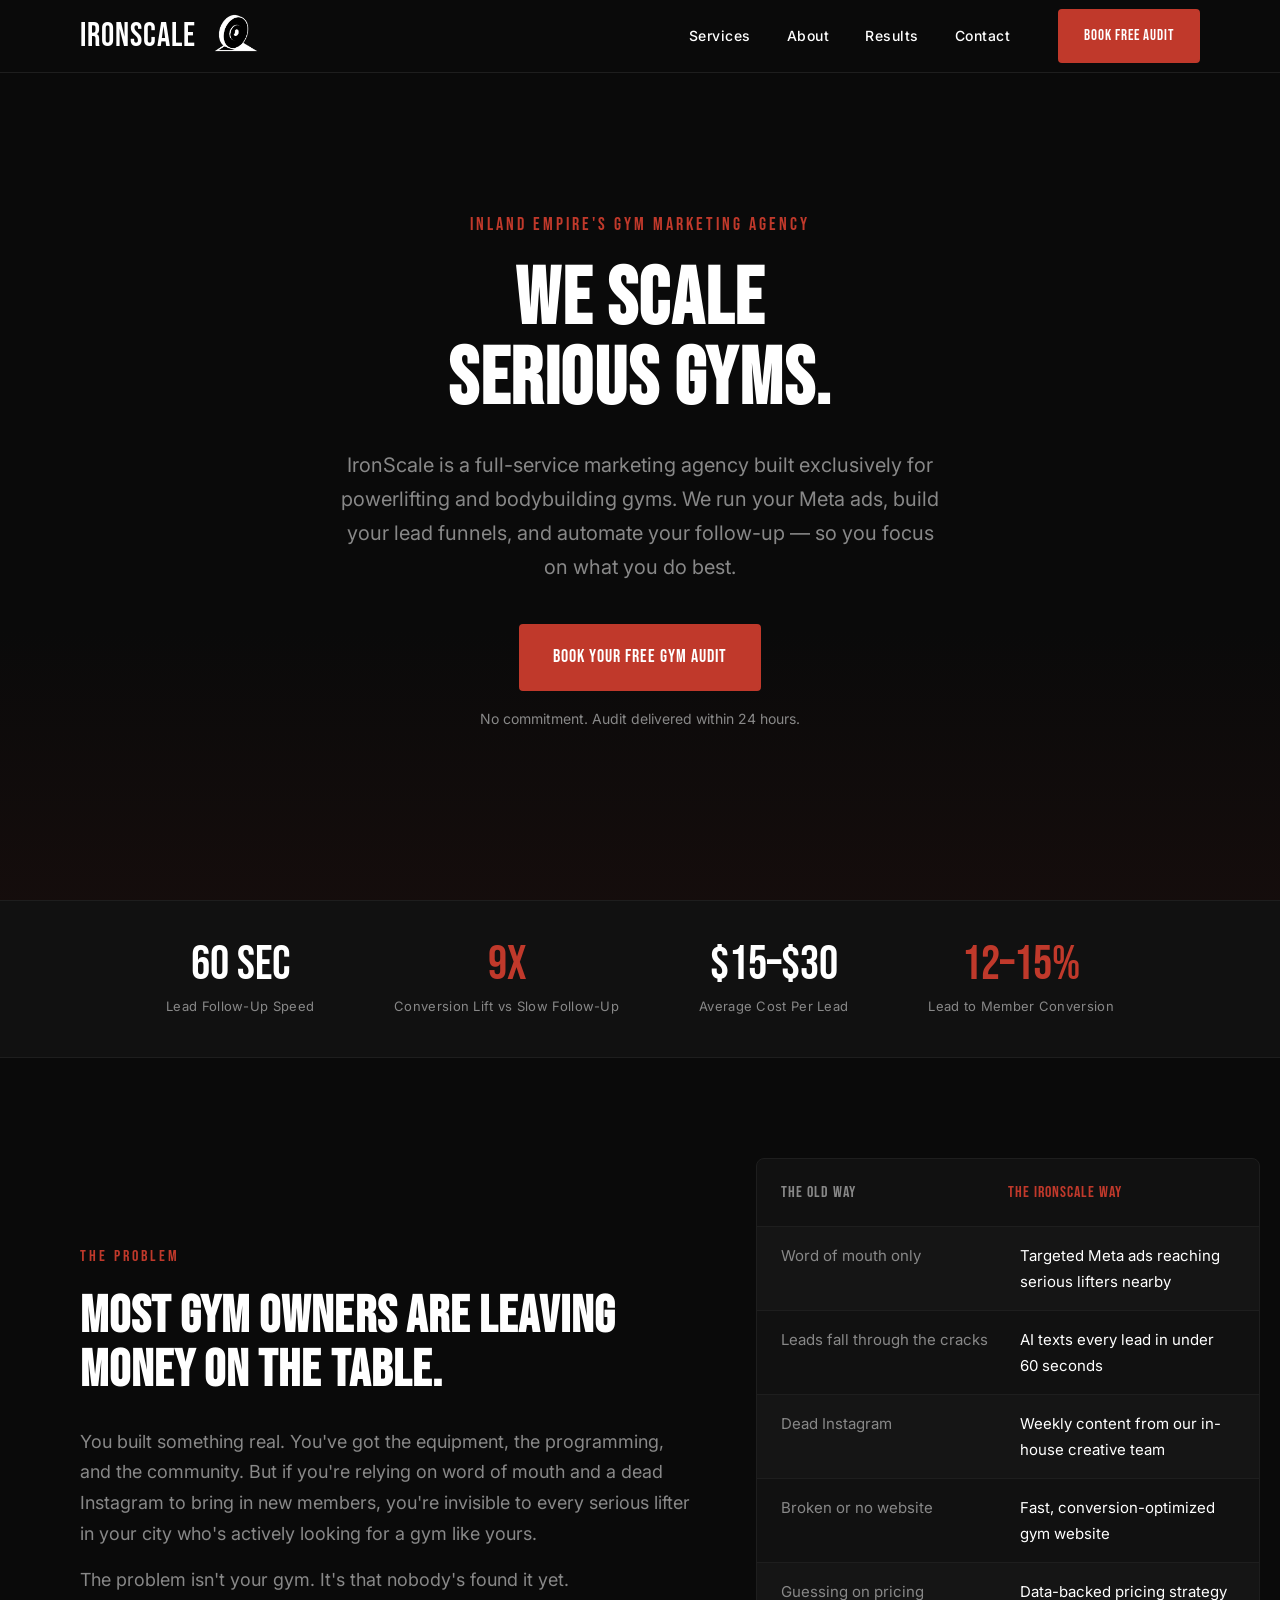
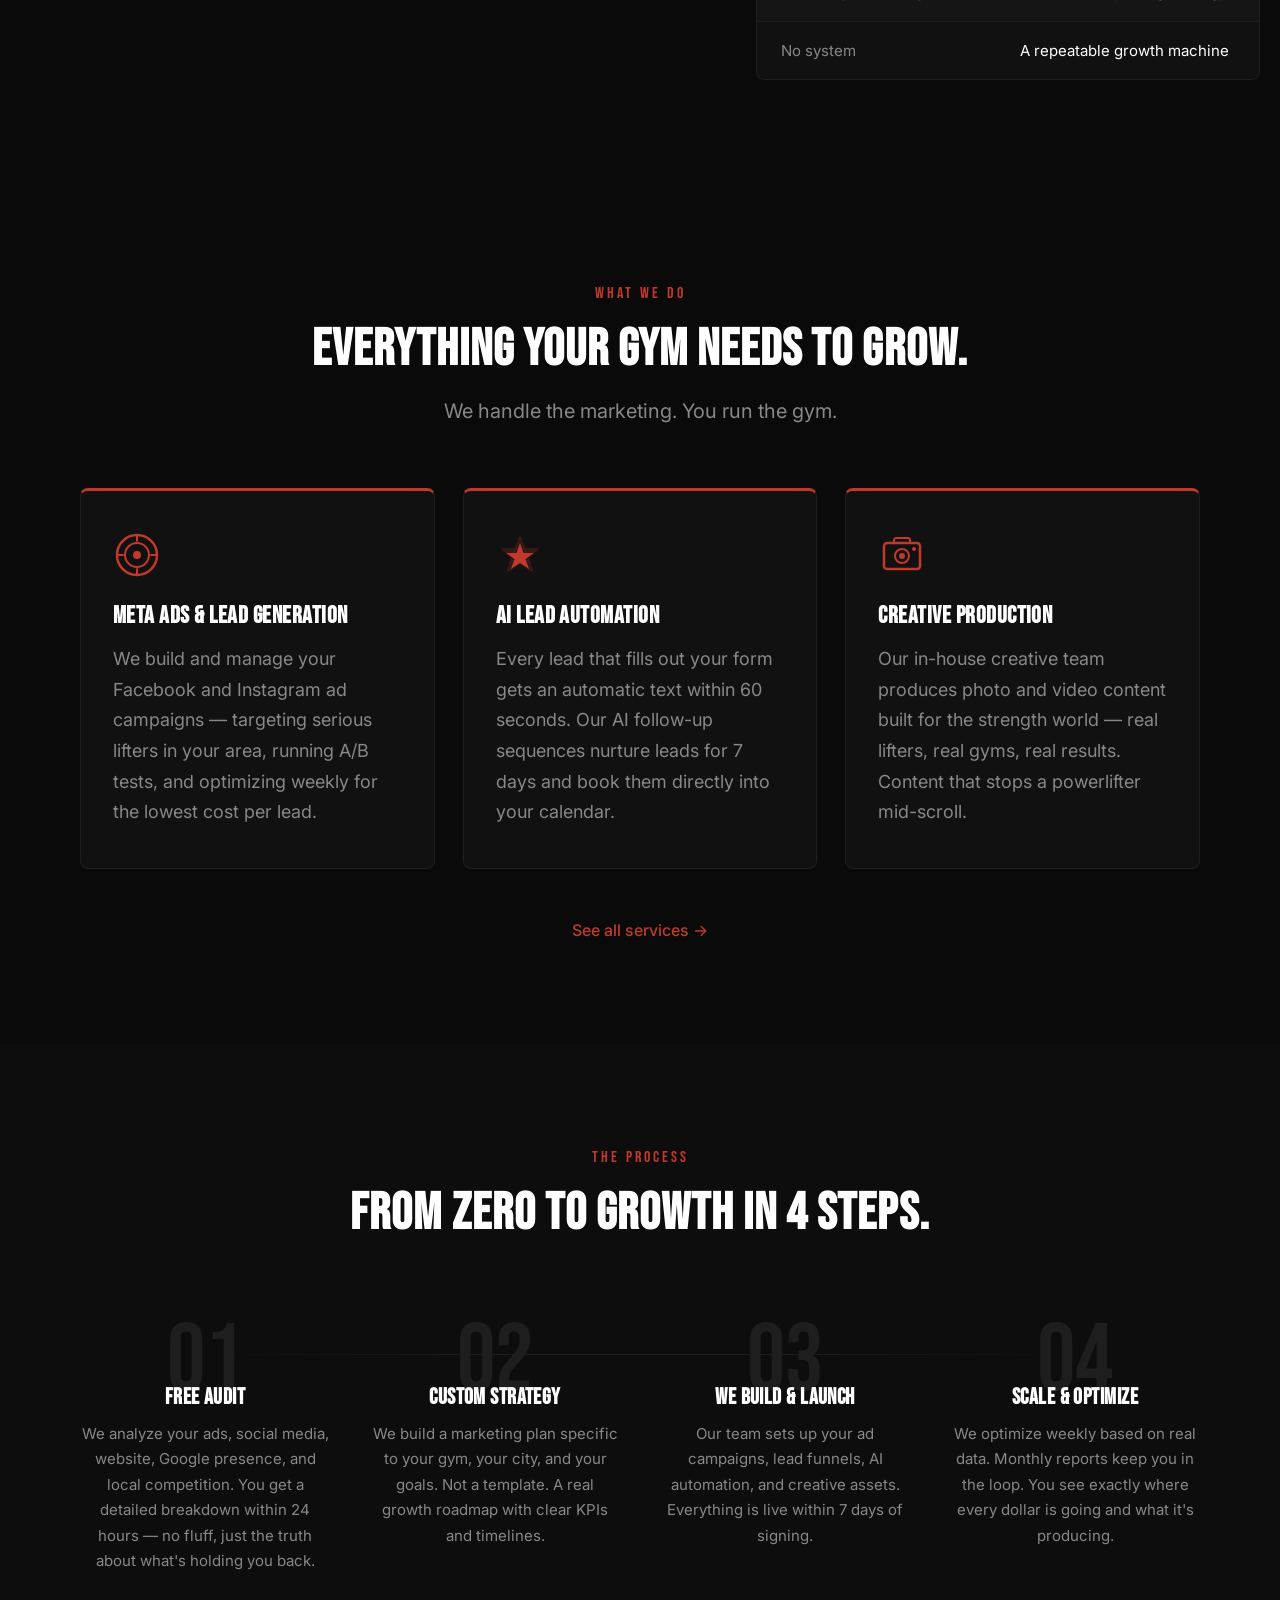
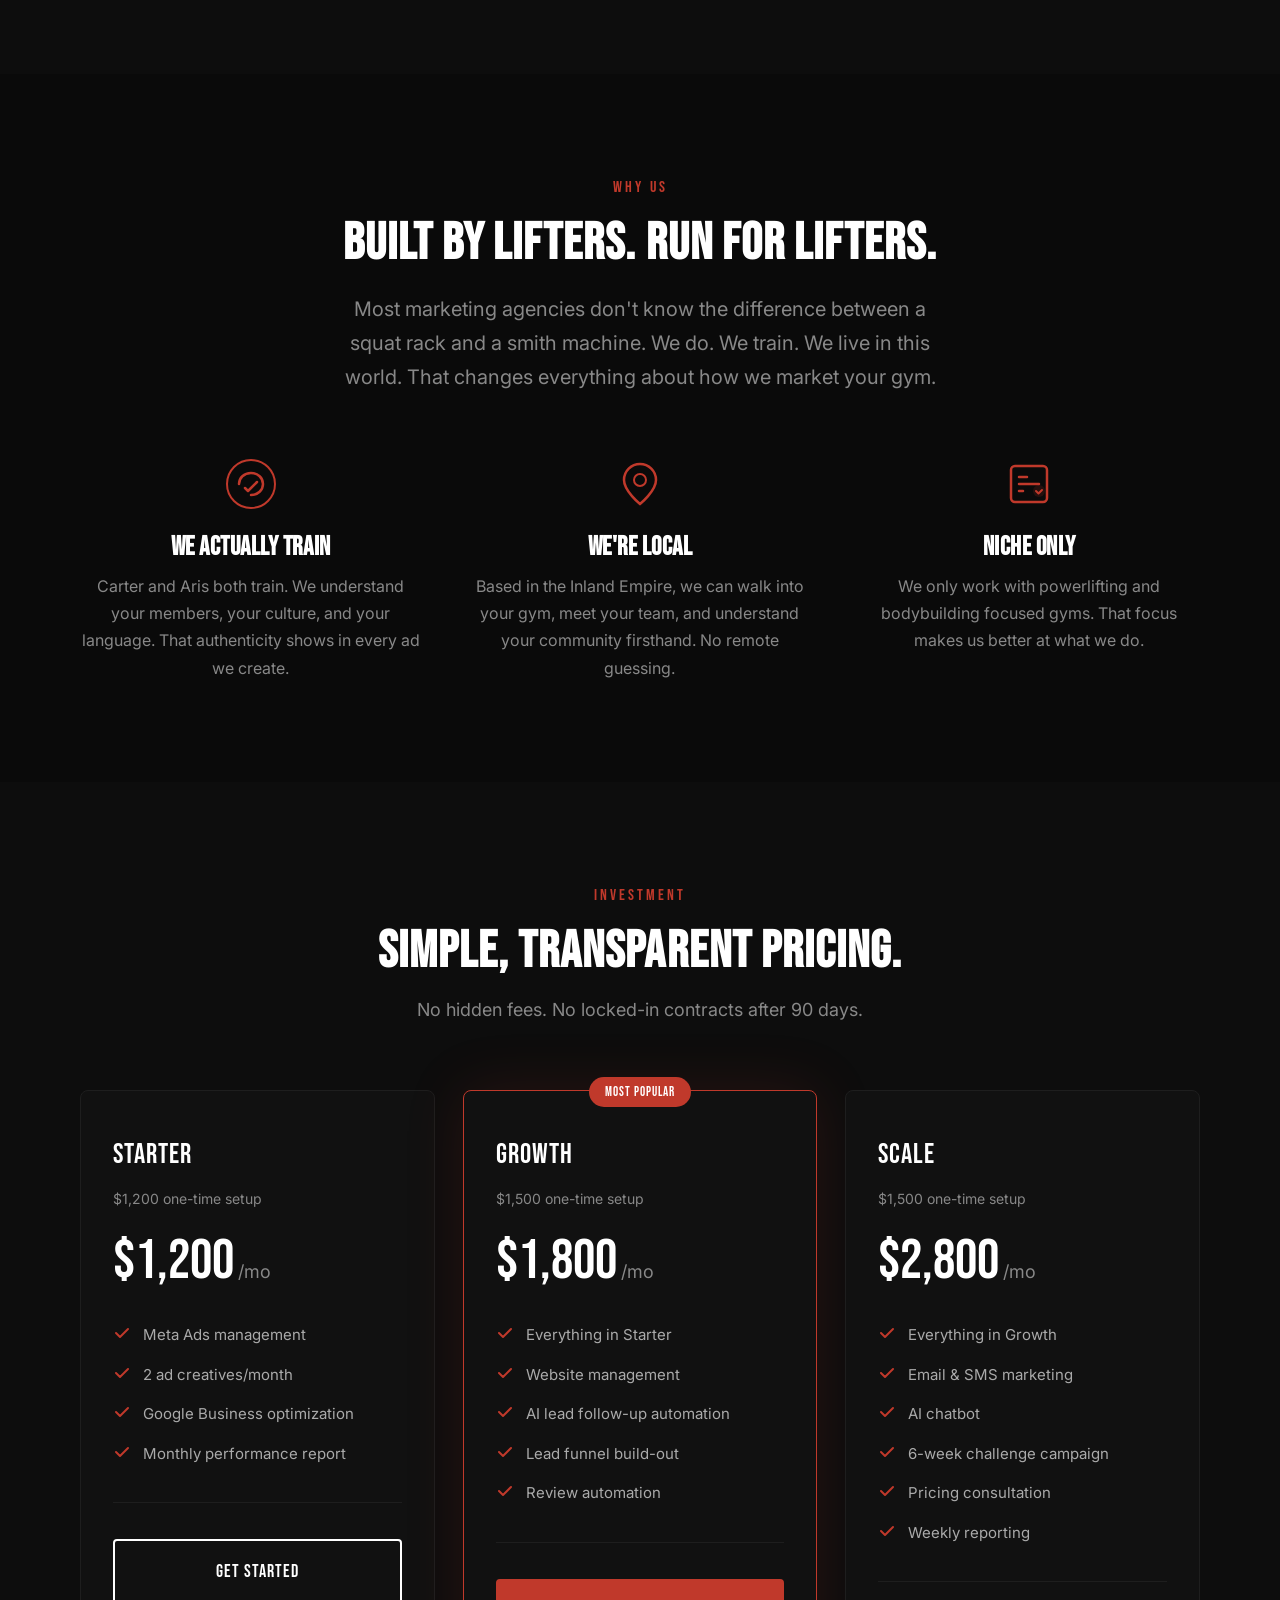
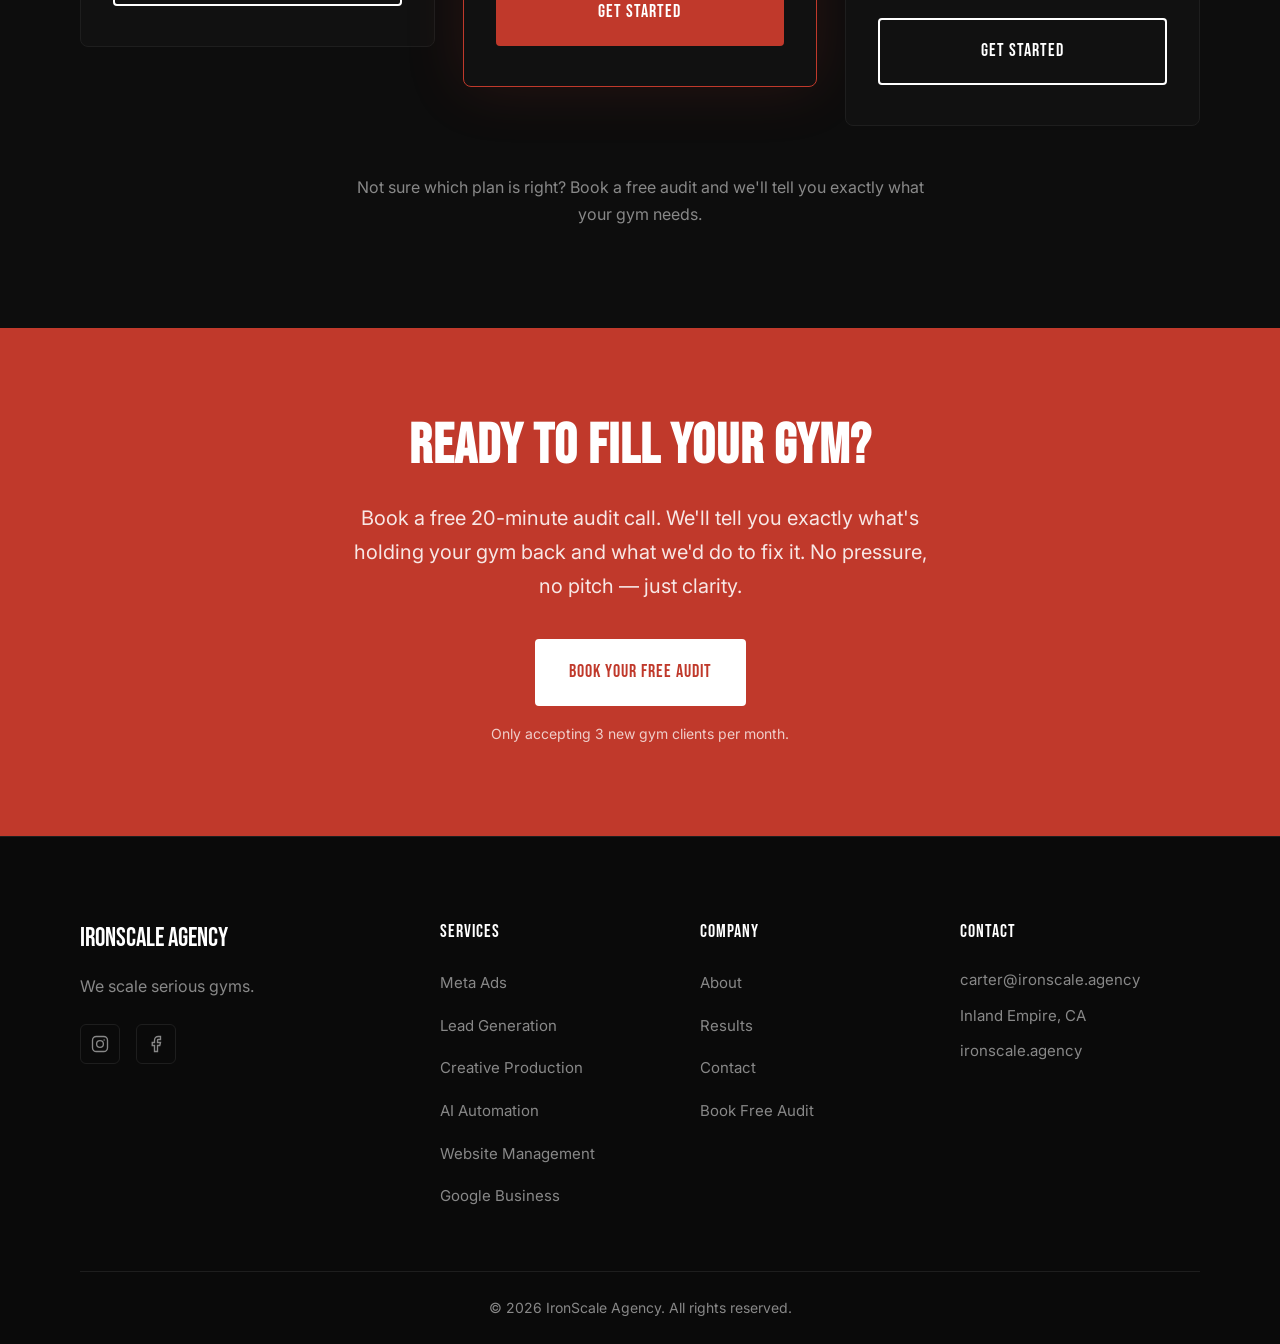
==== commit 455a601f: "Add logo to navbar with hover effect" ====
--- a/index.html
+++ b/index.html
@@ -12,7 +12,7 @@
   <!-- ============ NAVBAR ============ -->
   <header class="navbar" role="banner">
     <div class="navbar__inner">
-      <a href="index.html" class="navbar__logo">IRONSCALE</a>
+      <a href="index.html" class="navbar__logo">IRONSCALE<span class="navbar__logo-icon"><img src="assets/images/IronScale_Logo_transparent.png" alt="" class="navbar__logo-img navbar__logo-img--white" aria-hidden="true"><img src="assets/images/IronScale_Logo_Red_transparent.png" alt="" class="navbar__logo-img navbar__logo-img--red" aria-hidden="true"></span></a>
       <nav class="navbar__links" aria-label="Primary navigation">
         <a href="services.html" class="navbar__link">Services</a>
         <a href="about.html" class="navbar__link">About</a>
--- a/styles.css
+++ b/styles.css
@@ -237,14 +237,56 @@
 
 .navbar__logo {
   font-family: var(--font-heading);
-  font-size: 28px;
+  font-size: 33px;
   color: var(--white);
   letter-spacing: 1px;
   flex-shrink: 0;
+  display: flex;
+  align-items: center;
+  gap: 8px;
+  transition: color 0.15s ease;
 }
 
 .navbar__logo:hover {
   color: var(--accent);
+}
+
+.navbar__logo-icon {
+  position: relative;
+  display: inline-block;
+  top: -3px;
+}
+
+.navbar__logo-img {
+  height: 64px;
+  width: auto;
+  display: block;
+  transition: opacity 0.15s ease;
+}
+
+.navbar__logo-img--white {
+  opacity: 1;
+}
+
+.navbar__logo-img--red {
+  position: absolute;
+  top: 0;
+  left: 0;
+  opacity: 0;
+}
+
+.navbar__logo:hover .navbar__logo-img--white {
+  opacity: 0;
+}
+
+.navbar__logo:hover .navbar__logo-img--red {
+  opacity: 1;
+}
+
+@media (max-width: 768px) {
+  .navbar__logo-img {
+    height: 32px;
+  }
 }
 
 .navbar__links {
